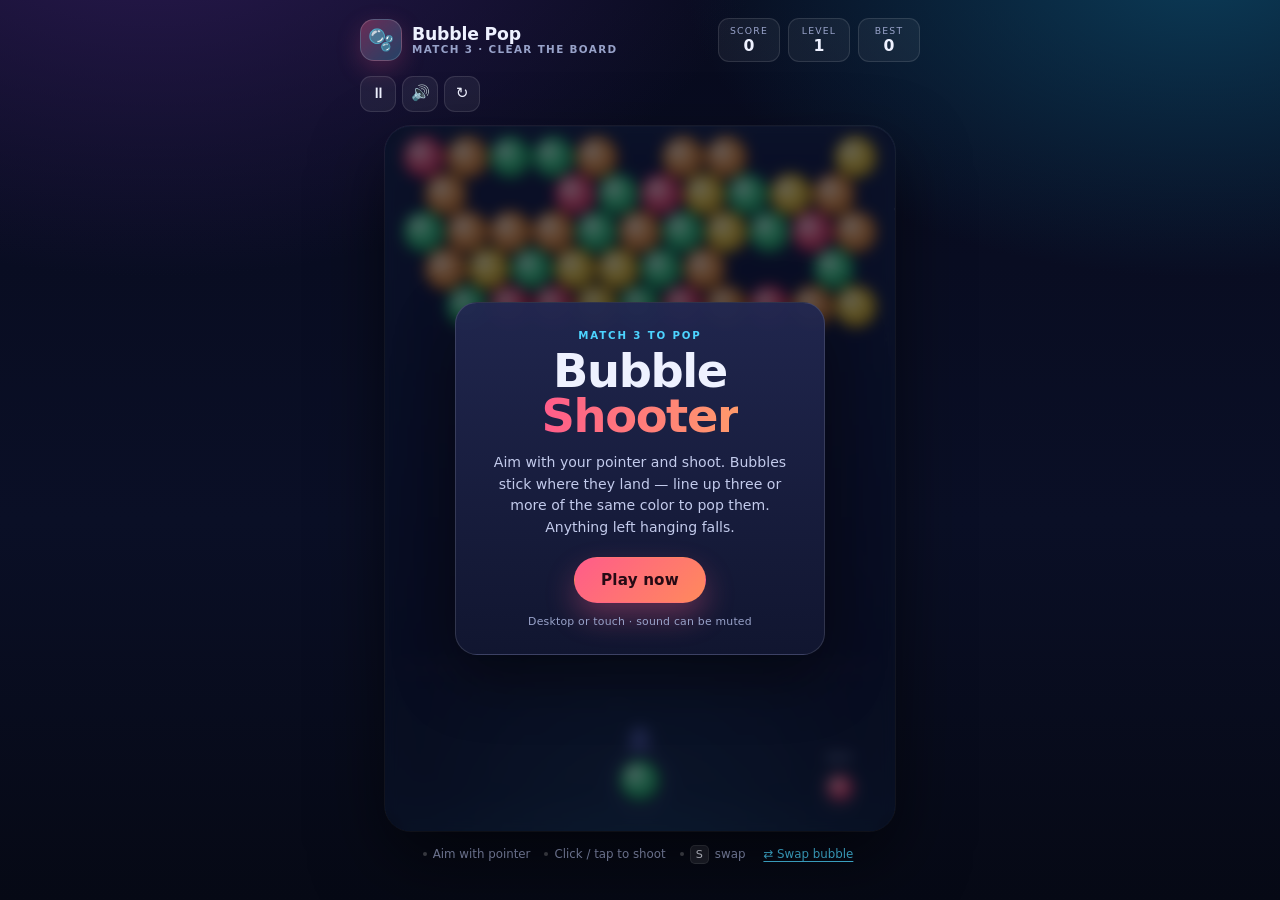
==== bubble-shooter/index.html @ 9e06e66c "Add Bubble Pop bubble shooter game" ====
<!doctype html>
<html lang="en">
<head>
<meta charset="utf-8">
<meta name="viewport" content="width=device-width, initial-scale=1, viewport-fit=cover">
<title>Bubble Pop — Bubble Shooter</title>
<meta name="description" content="A colorful bubble shooter game: aim, bounce, match three, and drop the hanging clusters.">
<link rel="stylesheet" href="styles.css">
</head>
<body>
<main class="game">
  <div class="topbar">
    <div class="brand">
      <span class="logo" aria-hidden="true">🫧</span>
      <div class="brand-text">
        <b>Bubble Pop</b>
        <small>match 3 · clear the board</small>
      </div>
    </div>

    <div class="stats" aria-label="Game statistics">
      <div class="stat"><span>Score</span><b id="score">0</b></div>
      <div class="stat"><span>Level</span><b id="level">1</b></div>
      <div class="stat"><span>Best</span><b id="best">0</b></div>
    </div>

    <div class="actions">
      <button class="icon" id="btn-pause" type="button" aria-label="Pause game" title="Pause (P)">⏸</button>
      <button class="icon" id="btn-mute" type="button" aria-label="Mute sound" aria-pressed="false" title="Sound">🔊</button>
      <button class="icon" id="btn-restart" type="button" aria-label="Restart game" title="Restart">↻</button>
    </div>
  </div>

  <div class="stage" id="stage">
    <canvas id="game" width="520" height="720" role="img" aria-label="Bubble shooter board. Aim with the pointer and click or tap to shoot."></canvas>

    <div class="overlay" id="overlay-start">
      <div class="panel">
        <p class="eyebrow">Match 3 to pop</p>
        <h1>Bubble<br><span>Shooter</span></h1>
        <p class="lead">Aim with your pointer and shoot. Bubbles stick where they land — line up three or more of the same color to pop them. Anything left hanging falls.</p>
        <button class="btn primary" id="start-play" type="button">Play now</button>
        <p class="tiny">Desktop or touch · sound can be muted</p>
      </div>
    </div>

    <div class="overlay" id="overlay-over" hidden>
      <div class="panel">
        <p class="eyebrow danger">Board full</p>
        <h2>Game over</h2>
        <div class="result-row">
          <div><span>Score</span><b id="over-score">0</b></div>
          <div><span>Best</span><b id="over-best">0</b></div>
        </div>
        <button class="btn primary" id="again-play" type="button">Play again</button>
      </div>
    </div>

    <div class="overlay" id="overlay-clear" hidden>
      <div class="panel">
        <p class="eyebrow">Board cleared</p>
        <h2>Level <span id="clear-level">1</span> done</h2>
        <div class="result-row">
          <div><span>Score</span><b id="clear-score">0</b></div>
          <div><span>Next</span><b id="clear-next">2</b></div>
        </div>
        <button class="btn primary" id="next-level" type="button">Next level</button>
      </div>
    </div>

    <div class="overlay" id="overlay-pause" hidden>
      <div class="panel">
        <p class="eyebrow">Taking a breather</p>
        <h2>Paused</h2>
        <button class="btn primary" id="resume-play" type="button">Resume</button>
      </div>
    </div>
  </div>

  <div class="hint">
    <span>Aim with pointer</span>
    <span>Click / tap to shoot</span>
    <span><kbd>S</kbd> swap</span>
    <button class="link" id="btn-swap" type="button">⇄ Swap bubble</button>
  </div>
</main>

<script src="game.js"></script>
</body>
</html>
---- bubble-shooter/styles.css ----
/* Bubble Pop styles */
:root{
  --bg:#080b1e;
  --text:#eef1ff;
  --muted:#98a2c9;
  --pink:#ff5c8a;
  --pink-deep:#d63a6a;
  --cyan:#4dd4ff;
  --gold:#ffd166;
  --panel:#171c3d;
  --line:rgba(255,255,255,.11);
}
*{box-sizing:border-box}
[hidden]{display:none !important}
html,body{height:100%}
body{
  margin:0;min-height:100dvh;color:var(--text);
  font-family:system-ui,-apple-system,"Segoe UI",Roboto,"Helvetica Neue",Arial,sans-serif;
  background:
    radial-gradient(1000px 620px at 12% -12%, #2b1a52 0%, transparent 62%),
    radial-gradient(900px 540px at 94% -4%, #0b3b57 0%, transparent 58%),
    linear-gradient(180deg, var(--bg), #0a0f26 58%, #060915);
  display:flex;justify-content:center;padding:18px 16px 28px;
  -webkit-font-smoothing:antialiased;
}
button{font:inherit;cursor:pointer}
:focus-visible{outline:2px solid var(--cyan);outline-offset:3px}

.game{width:100%;max-width:560px;display:flex;flex-direction:column;gap:14px}

/* Top bar */
.topbar{display:flex;align-items:center;gap:14px;flex-wrap:wrap}
.brand{display:flex;align-items:center;gap:10px;margin-right:auto;min-width:0}
.logo{
  display:grid;place-items:center;width:42px;height:42px;border-radius:14px;font-size:1.3rem;
  background:linear-gradient(135deg, rgba(255,92,138,.35), rgba(77,212,255,.25));
  border:1px solid rgba(255,255,255,.16);
  box-shadow:0 8px 24px rgba(255,92,138,.22);
}
.brand-text{display:grid;line-height:1.1}
.brand-text b{font-size:1.08rem;letter-spacing:-.01em}
.brand-text small{color:var(--muted);font-size:.65rem;letter-spacing:.13em;text-transform:uppercase;font-weight:600}
.stats{display:flex;gap:8px}
.stat{
  min-width:62px;padding:6px 10px;border-radius:11px;text-align:center;
  background:rgba(255,255,255,.05);border:1px solid var(--line);
}
.stat span{display:block;font-size:.58rem;letter-spacing:.13em;text-transform:uppercase;color:var(--muted)}
.stat b{font-size:.98rem;font-variant-numeric:tabular-nums}
.actions{display:flex;gap:6px}
.icon{
  width:36px;height:36px;border-radius:11px;display:grid;place-items:center;
  background:rgba(255,255,255,.06);border:1px solid var(--line);color:var(--text);
  font-size:.95rem;line-height:1;transition:background .15s,border-color .15s,transform .15s;
}
.icon:hover{background:rgba(255,255,255,.12);border-color:rgba(255,255,255,.25);transform:translateY(-1px)}
.icon[aria-pressed="true"]{color:var(--gold)}

/* Stage */
.stage{
  position:relative;width:min(520px,100%,calc((100dvh - 195px) * 0.7222));
  margin-inline:auto;border-radius:26px;
  box-shadow:0 30px 70px rgba(0,0,0,.55), 0 0 0 1px rgba(255,255,255,.07);
}
canvas{
  display:block;width:100%;height:auto;aspect-ratio:520/720;
  border-radius:26px;touch-action:none;cursor:crosshair;
  background:#0b1029;
}
.stage::after{
  content:"";position:absolute;inset:0;border-radius:26px;pointer-events:none;
  box-shadow:inset 0 0 60px rgba(77,212,255,.08), inset 0 1px 0 rgba(255,255,255,.12);
}

/* Overlays */
.overlay{
  position:absolute;inset:0;z-index:5;display:grid;place-items:center;padding:20px;
  background:rgba(7,10,26,.62);backdrop-filter:blur(7px);-webkit-backdrop-filter:blur(7px);
  border-radius:26px;text-align:center;
}
.panel{
  width:min(370px,100%);padding:26px 24px;border-radius:22px;
  background:linear-gradient(180deg, rgba(33,39,80,.97), rgba(17,22,49,.98));
  border:1px solid rgba(255,255,255,.13);box-shadow:0 24px 60px rgba(0,0,0,.45);
  animation:panel-in .28s ease both;
}
@keyframes panel-in{from{opacity:0;transform:translateY(10px) scale(.98)}to{opacity:1;transform:none}}
.eyebrow{margin:0 0 8px;font-size:.64rem;font-weight:700;letter-spacing:.18em;text-transform:uppercase;color:var(--cyan)}
.eyebrow.danger{color:#ff8fa8}
.panel h1{margin:0 0 12px;font-size:clamp(2rem,7vw,2.9rem);line-height:.98;letter-spacing:-.03em}
.panel h1 span{
  background:linear-gradient(90deg,var(--pink),#ff9a6b);
  -webkit-background-clip:text;background-clip:text;color:transparent;
}
.panel h2{margin:0 0 14px;font-size:1.9rem;letter-spacing:-.02em}
.panel h2 span{color:var(--cyan)}
.lead{margin:0 0 18px;color:#c3cbec;font-size:.88rem;line-height:1.55}
.tiny{margin:12px 0 0;color:var(--muted);font-size:.68rem;letter-spacing:.02em}
.btn{
  display:inline-flex;align-items:center;justify-content:center;gap:8px;
  padding:13px 26px;border-radius:999px;border:1px solid transparent;
  font-weight:750;font-size:.95rem;letter-spacing:.01em;
  transition:transform .15s,box-shadow .15s,filter .15s;
}
.btn.primary{
  background:linear-gradient(135deg,var(--pink),#ff8a5c);color:#260a14;
  box-shadow:0 14px 30px rgba(255,92,138,.32);
}
.btn.primary:hover{transform:translateY(-2px);box-shadow:0 18px 38px rgba(255,92,138,.42);filter:saturate(1.08)}
.btn.primary:active{transform:translateY(0)}
.result-row{display:flex;gap:10px;margin:0 0 18px}
.result-row > div{
  flex:1;padding:10px;border-radius:12px;background:rgba(255,255,255,.05);
  border:1px solid var(--line);
}
.result-row span{display:block;font-size:.6rem;letter-spacing:.13em;text-transform:uppercase;color:var(--muted)}
.result-row b{font-size:1.2rem;font-variant-numeric:tabular-nums}

/* Hint row */
.hint{
  display:flex;flex-wrap:wrap;align-items:center;justify-content:center;gap:8px 14px;
  color:var(--muted);font-size:.74rem;
}
.hint span{display:inline-flex;align-items:center;gap:6px}
.hint span::before{content:"";width:4px;height:4px;border-radius:50%;background:rgba(255,255,255,.28)}
kbd{
  display:inline-grid;place-items:center;min-width:19px;height:19px;padding:0 5px;
  border-radius:5px;background:rgba(255,255,255,.1);border:1px solid var(--line);
  font:inherit;font-size:.7rem;color:var(--text);
}
.link{
  border:0;background:none;color:var(--cyan);font-size:.74rem;
  text-decoration:underline;text-underline-offset:3px;padding:2px 4px;
}
.link:hover{color:#93e6ff}

@media (max-width:440px){
  body{padding:12px 10px 20px}
  .game{gap:10px}
  .brand-text small{display:none}
  .stats{margin-left:auto}
  .stat{min-width:54px;padding:5px 8px}
  .actions{width:100%;justify-content:flex-end;margin-top:-4px}
  .panel{padding:22px 18px}
}
@media (prefers-reduced-motion:reduce){
  *,*::before,*::after{animation:none !important;transition:none !important}
}
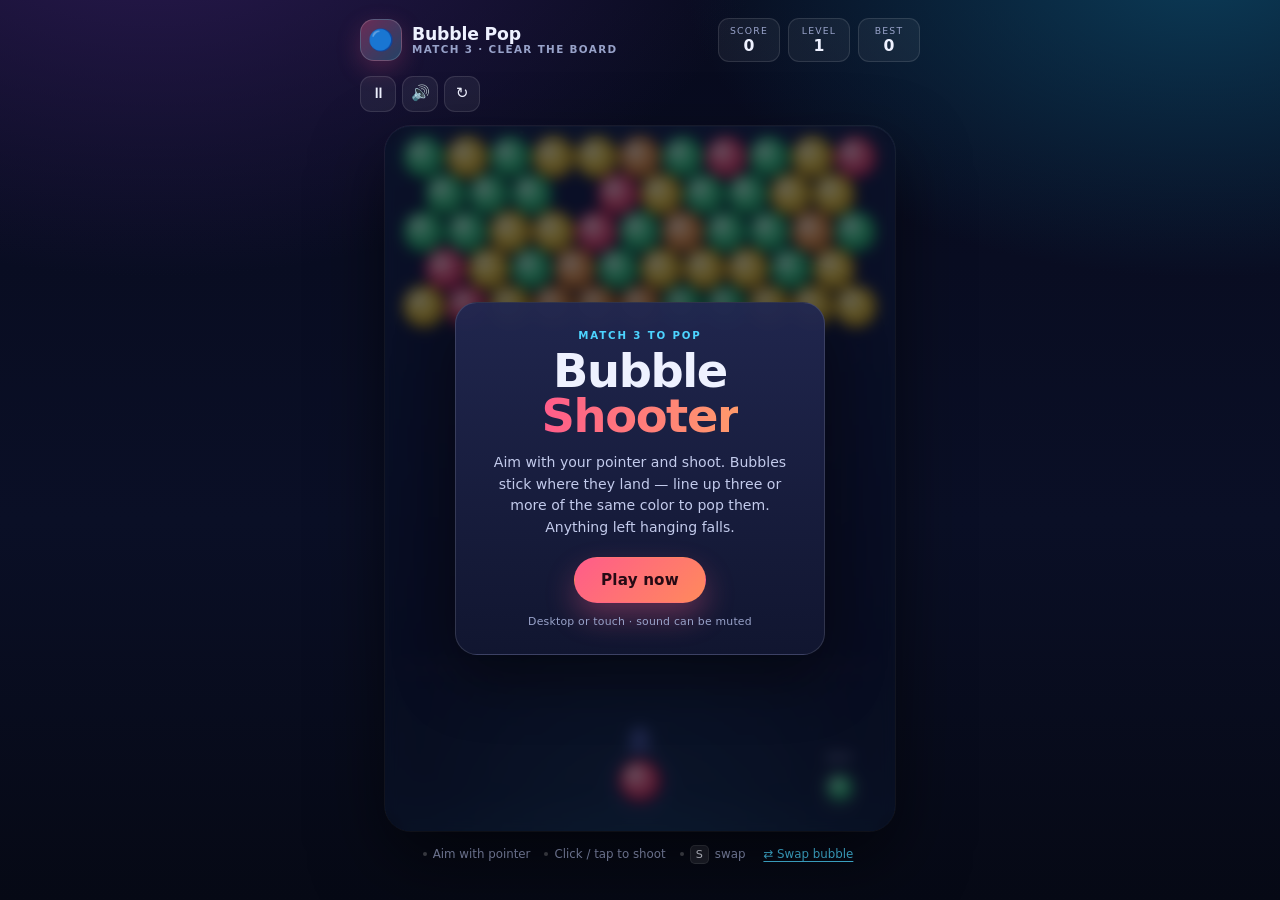
==== commit 918b82f6: "Use a widely supported emoji for the logo" ====
--- a/bubble-shooter/index.html
+++ b/bubble-shooter/index.html
@@ -11,7 +11,7 @@
 <main class="game">
   <div class="topbar">
     <div class="brand">
-      <span class="logo" aria-hidden="true">🫧</span>
+      <span class="logo" aria-hidden="true">🔵</span>
       <div class="brand-text">
         <b>Bubble Pop</b>
         <small>match 3 · clear the board</small>
